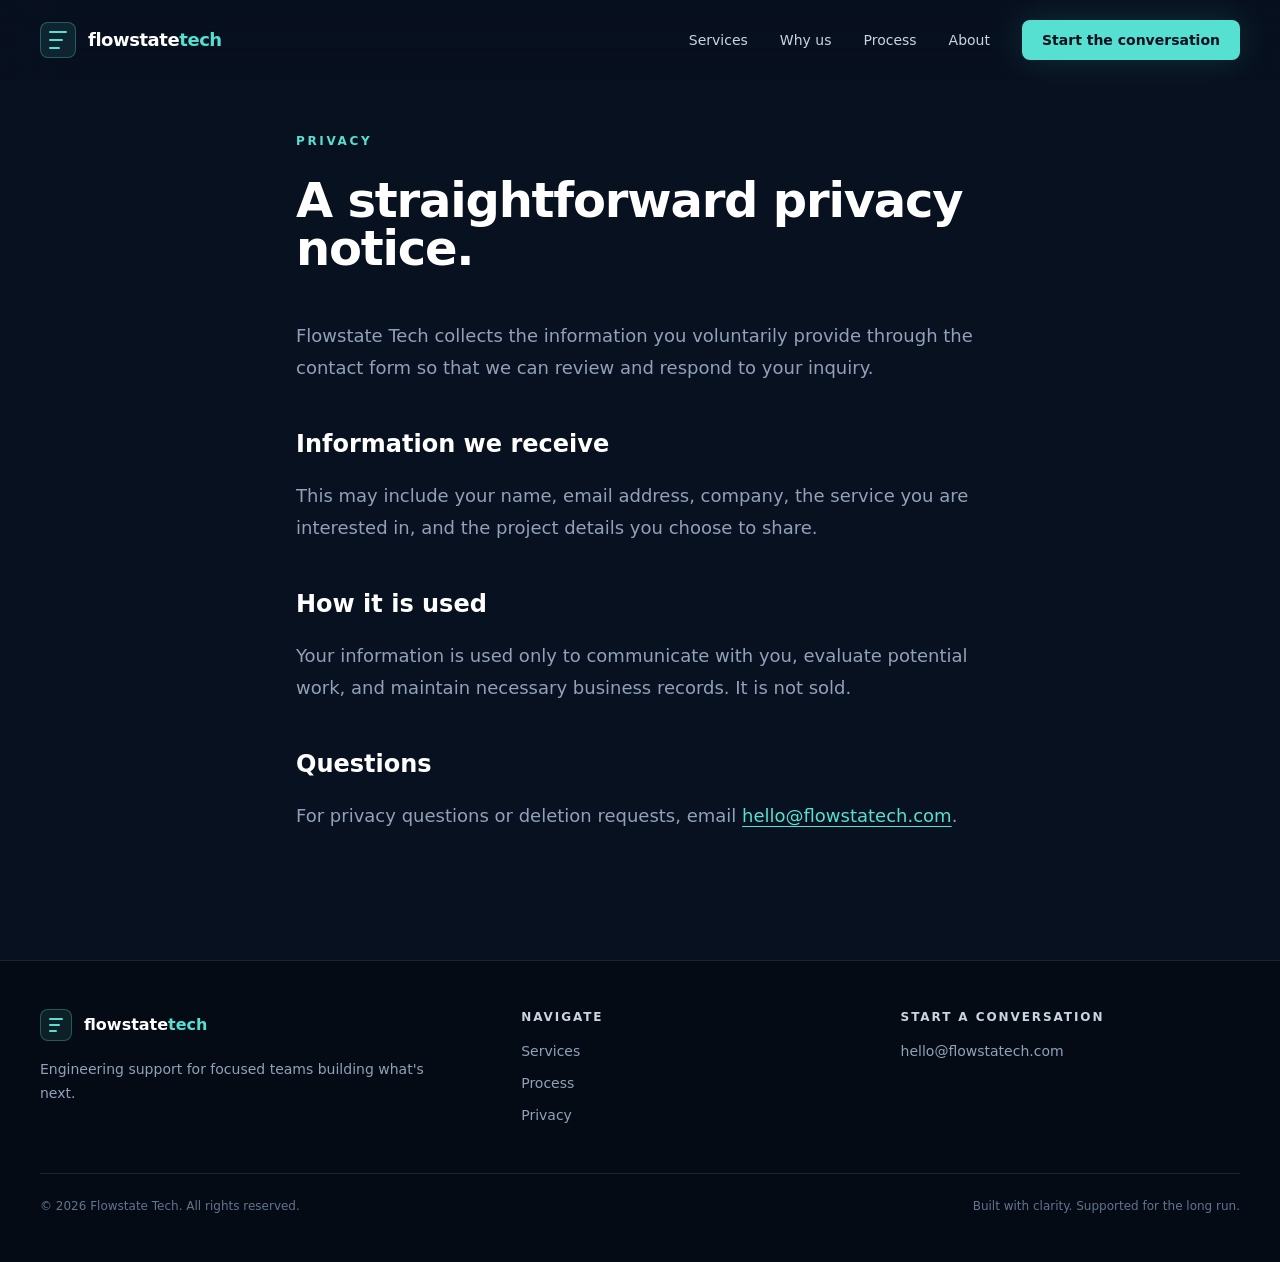
==== privacy.html @ bb87e182 "next" ====
<!doctype html>
<html lang="en" class="scroll-smooth">
<head>
  <meta charset="utf-8">
  <meta name="viewport" content="width=device-width, initial-scale=1">
  <meta name="description" content="Privacy information for Flowstate Tech.">
  <meta name="theme-color" content="#08111f">
  <meta property="og:type" content="website">
  <meta property="og:url" content="https://flowstatech.com/privacy.html">
  <link rel="canonical" href="https://flowstatech.com/privacy.html">
  <link rel="icon" href="favicon.svg" type="image/svg+xml">
  <link rel="stylesheet" href="app.css">
  <script src="app.js" defer></script>
  <title>Privacy | Flowstate Tech</title>
</head>
<body class="bg-ink text-slate-100 antialiased">
  <a class="skip-link" href="#main-content">Skip to content</a>
  <header class="site-header" data-header>
    <div class="shell flex h-20 items-center justify-between">
      <a href="index.html" class="group flex items-center gap-3" aria-label="Flowstate Tech home">
        <span class="brand-mark" aria-hidden="true"><span></span><span></span><span></span></span>
        <span class="text-lg font-semibold tracking-tight text-white">flowstate<span class="text-cyan">tech</span></span>
      </a>
      <nav class="hidden items-center gap-8 md:flex" aria-label="Primary navigation">
        <a class="nav-link" href="index.html#services">Services</a>
        <a class="nav-link" href="index.html#approach">Why us</a>
        <a class="nav-link" href="index.html#process">Process</a>
        <a class="nav-link" href="index.html#about">About</a>
        <a class="button button-small button-primary" href="index.html#contact">Start the conversation</a>
      </nav>
      <button class="menu-button md:hidden" type="button" aria-expanded="false" aria-controls="mobile-menu" data-menu-toggle>
        <span class="sr-only">Open navigation</span>
        <svg width="24" height="24" viewBox="0 0 24 24" fill="none" aria-hidden="true">
          <path d="M4 7h16M4 12h16M4 17h16" stroke="currentColor" stroke-width="1.8" stroke-linecap="round"/>
        </svg>
      </button>
    </div>
    <nav id="mobile-menu" class="mobile-menu shell md:hidden" aria-label="Mobile navigation" hidden data-mobile-menu>
      <a href="index.html#services">Services</a>
      <a href="index.html#approach">Why us</a>
      <a href="index.html#process">Process</a>
      <a href="index.html#about">About</a>
      <a href="index.html#contact">Start the conversation</a>
    </nav>
  </header>
  <main id="main-content">
    <section class="section pt-32">
      <div class="shell max-w-3xl">
        <p class="eyebrow">Privacy</p>
        <h1 class="mt-6 text-4xl font-semibold tracking-tight text-white sm:text-5xl">A straightforward privacy notice.</h1>
        <div class="prose-content mt-12">
          <p>Flowstate Tech collects the information you voluntarily provide through the contact form so that we can review and respond to your inquiry.</p>
          <h2>Information we receive</h2>
          <p>This may include your name, email address, company, the service you are interested in, and the project details you choose to share.</p>
          <h2>How it is used</h2>
          <p>Your information is used only to communicate with you, evaluate potential work, and maintain necessary business records. It is not sold.</p>
          <h2>Questions</h2>
          <p>For privacy questions or deletion requests, email <a href="mailto:hello@flowstatech.com">hello@flowstatech.com</a>.</p>
        </div>
      </div>
    </section>
  </main>
  <footer class="border-t border-white/10 bg-deep">
    <div class="shell py-12">
      <div class="grid gap-10 md:grid-cols-[1.3fr_1fr_1fr]">
        <div><a href="index.html" class="flex items-center gap-3" aria-label="Flowstate Tech home"><span class="brand-mark brand-mark-small" aria-hidden="true"><span></span><span></span><span></span></span><span class="font-semibold text-white">flowstate<span class="text-cyan">tech</span></span></a><p class="mt-4 max-w-sm text-sm leading-6 text-slate-400">Engineering support for focused teams building what's next.</p></div>
        <div><p class="footer-heading">Navigate</p><div class="mt-4 flex flex-col gap-3 text-sm text-slate-400"><a class="footer-link" href="index.html#services">Services</a><a class="footer-link" href="index.html#process">Process</a><a class="footer-link" href="privacy.html">Privacy</a></div></div>
        <div><p class="footer-heading">Start a conversation</p><a class="footer-link mt-4 inline-block text-sm" href="mailto:hello@flowstatech.com">hello@flowstatech.com</a></div>
      </div>
      <div class="mt-12 flex flex-col gap-2 border-t border-white/10 pt-6 text-xs text-slate-500 sm:flex-row sm:items-center sm:justify-between">
        <p>&copy; <span data-current-year></span> Flowstate Tech. All rights reserved.</p>
        <p>Built with clarity. Supported for the long run.</p>
      </div>
    </div>
  </footer>
</body>
</html>
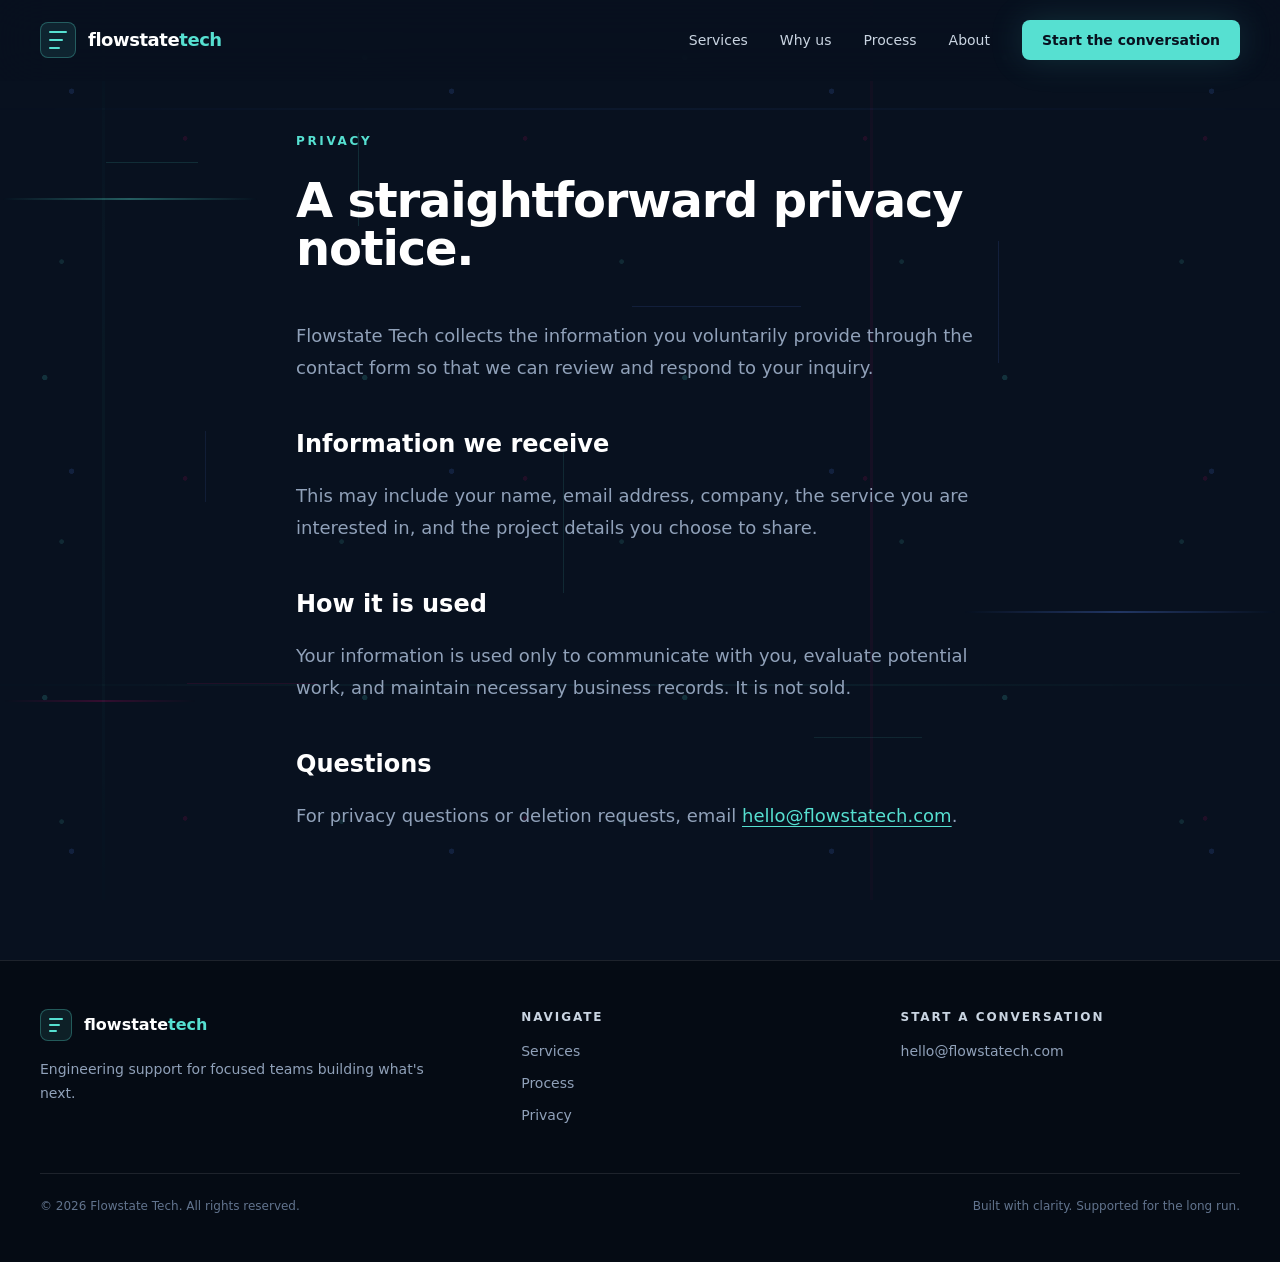
==== commit fe1bb6a0: "Add circuitry" ====
--- a/privacy.html
+++ b/privacy.html
@@ -15,6 +15,10 @@
 </head>
 <body class="bg-ink text-slate-100 antialiased">
   <a class="skip-link" href="#main-content">Skip to content</a>
+  <div class="site-circuitry" aria-hidden="true">
+    <span class="site-circuitry-lines"></span>
+    <span class="site-circuitry-pulse"></span>
+  </div>
   <header class="site-header" data-header>
     <div class="shell flex h-20 items-center justify-between">
       <a href="index.html" class="group flex items-center gap-3" aria-label="Flowstate Tech home">
